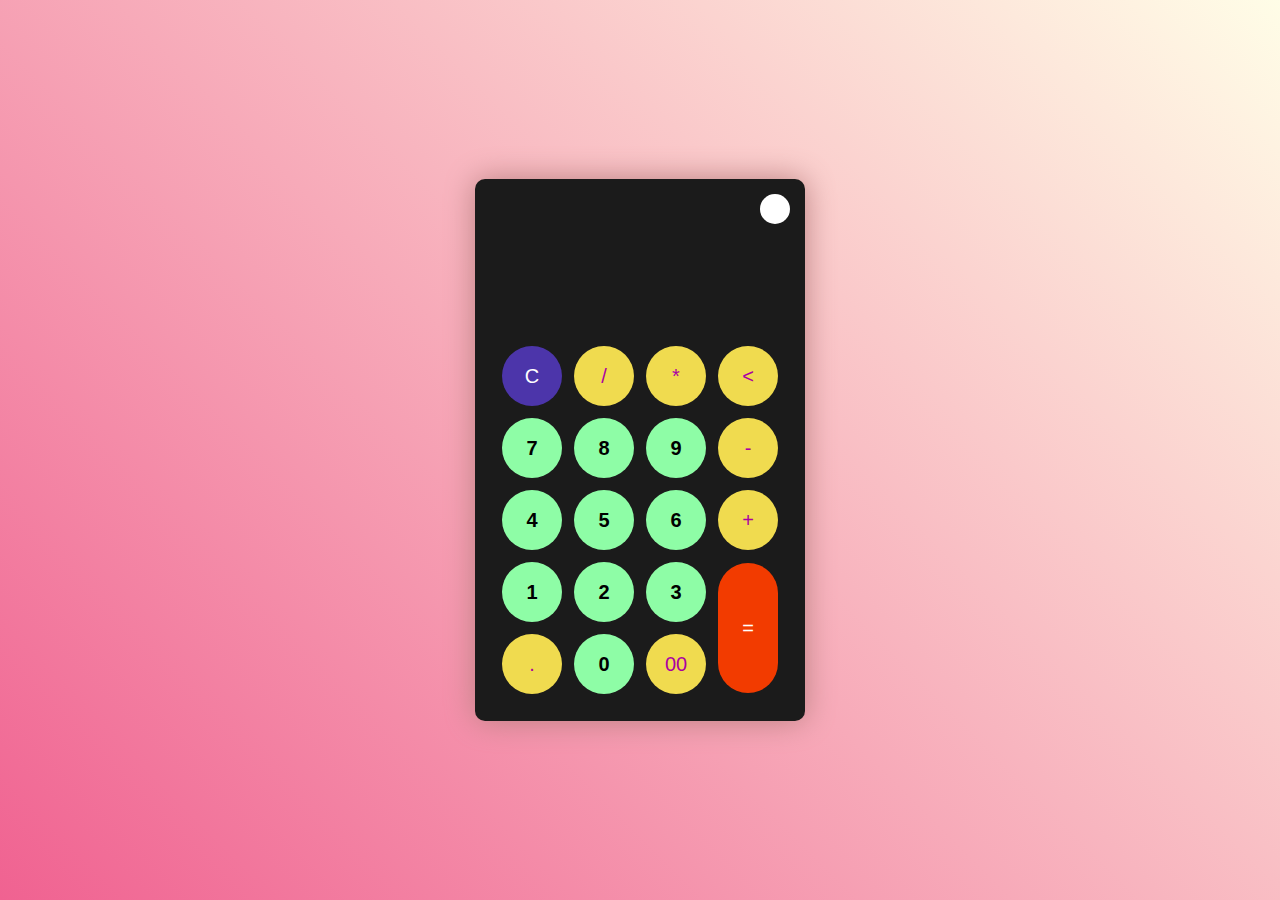
==== 1_Calculadora/index.html @ 0ed1797f "Avances primer ejercicio calculadora personalizada" ====
<!DOCTYPE html>
<html lang="es">
<head>
    <meta charset="UTF-8">
    <meta http-equiv="X-UA-Compatible" content="IE=edge">
    <meta name="viewport" content="width=device-width, initial-scale=1.0">
    <title>Calculadora</title>
    <link rel="stylesheet" href="./css/style.css">
    <link rel="shortcut icon" href="./calculadora.png" type="image/x-icon">
   
</head>
<body>
    <div class="container">
     <div class="calculator dark">
        <div class="theme-toggler active">
            <i class="toggler-icon"></i>
        </div>
        <div class="display-screen">
            <div id="display"></div>
        </div>
        <div class="buttons">
            <table>
                <tr>
                    <td><button class="btn-operator" id="clear">C</button></td>
                    <td><button class="btn-operator" id="/">/</button></td>
                    <td><button class="btn-operator" id="*">*</button></td>
                    <td><button class="btn-operator" id="backspace"><</button></td>

                </tr>
                <tr>
                    <td><button class="btn-number" id="7">7</button></td>
                    <td><button class="btn-number" id="8">8</button></td>
                    <td><button class="btn-number" id="9">9</button></td>
                    <td><button class="btn-operator" id="-">-</button></td>
                </tr>
                <tr>
                    <td><button class="btn-number" id="4">4</button></td>
                    <td><button class="btn-number" id="5">5</button></td>
                    <td><button class="btn-number" id="6">6</button></td>
                    <td><button class="btn-operator" id="+">+</button></td>
                </tr>
                <tr>
                    <td><button class="btn-number" id="1">1</button></td>
                    <td><button class="btn-number" id="2">2</button></td>
                    <td><button class="btn-number" id="3">3</button></td>
                    <td rowspan="2"><button class="btn-equal" id="equal">=</button></td>
                </tr>
                <tr>
                    <td><button class="btn-operator" id=".">.</button></td>
                    <td><button class="btn-number" id="0">0</button></td>
                    <td><button class="btn-operator" id="00">00</button></td>
                </tr>
            </table>
        </div>

     </div>

    </div>
     <script src="script.js"></script>
</body>
</html>
---- 1_Calculadora/css/style.css ----
* {
    padding: 0;
    margin: 0;
    box-sizing: border-box;
    font-family: sans-serif;
    transition: all 0.8s ease;
  }
  
  body {
    background: linear-gradient(45deg, #f06291, #fffde7);
  }
  
  .container {
    height: 100vh;
    width: 100vw;
    display: flex;
    align-items: center;
    justify-content: center;
    flex-wrap: wrap;
  }
  
  .calculator {
    position: relative;
    height: auto;
    width: auto;
    padding: 20px;
    border-radius: 10px;
    box-shadow: 0 0 30px rgb(187, 130, 130);
    background-color: #fff;
    /* dark theme */
  }
  .calculator #display {
    color: #0a1e23;
    margin: 0 10px;
    height: 120px;
    width: auto;
    display: flex;
    align-items: flex-end;
    justify-content: flex-end;
    font-size: 30px;
    margin-bottom: 20px;
    font-weight: 800;
  }
  .calculator #equal {
    height: 130px;
  }
  .calculator #clear {
    background-color: #ffd5d8;
    color: #fc4552;
  }
  .calculator .btn-number {
    background-color: #c3eaff;
    color: #000000;
  }
  .calculator .btn-operator {
    background-color: #ffd0fb;
    color: #f967f3;
  }
  .calculator .btn-equal {
    background-color: #adf9e7;
    color: #000;
  }
  .calculator.dark {
    background-color: #1B1B1B;
  }
  .calculator.dark #display {
    color: #f8fafb;
  }
  .calculator.dark #clear {
    background-color: #4C35AA;
    color: white;
  }
  .calculator.dark .btn-number {
    background-color: #8EFDA6;
    color: black;
    font-weight: 600;
  }
  .calculator.dark .btn-operator {
    background-color: #F0DB4F;
    color: #aa00a4;
  }
  .calculator.dark .btn-equal {
    background-color: #F23B00;
    color: #ffffff;
  }
  
  .theme-toggler {
    position: absolute;
    top: 30px;
    right: 30px;
    color: #fff;
    cursor: pointer;
    z-index: 1;
  }
  .theme-toggler::before {
    content: "";
    position: absolute;
    height: 30px;
    width: 30px;
    top: 50%;
    transform: translate(-50%, -50%);
    border-radius: 50%;
    background-color: #333;
    z-index: -1;
  }
  
  .theme-toggler.active {
    color: #333;
  }
  .theme-toggler.active::before {
    background-color: #fff;
  }
  
  button {
    height: 60px;
    width: 60px;
    border: 0;
    border-radius: 30px;
    margin: 5px;
    font-size: 20px;
    cursor: pointer;
    transition: all 0.2s ease;
  }
  button:hover {
    transform: scale(1.1);
  }/*# sourceMappingURL=style.css.map */
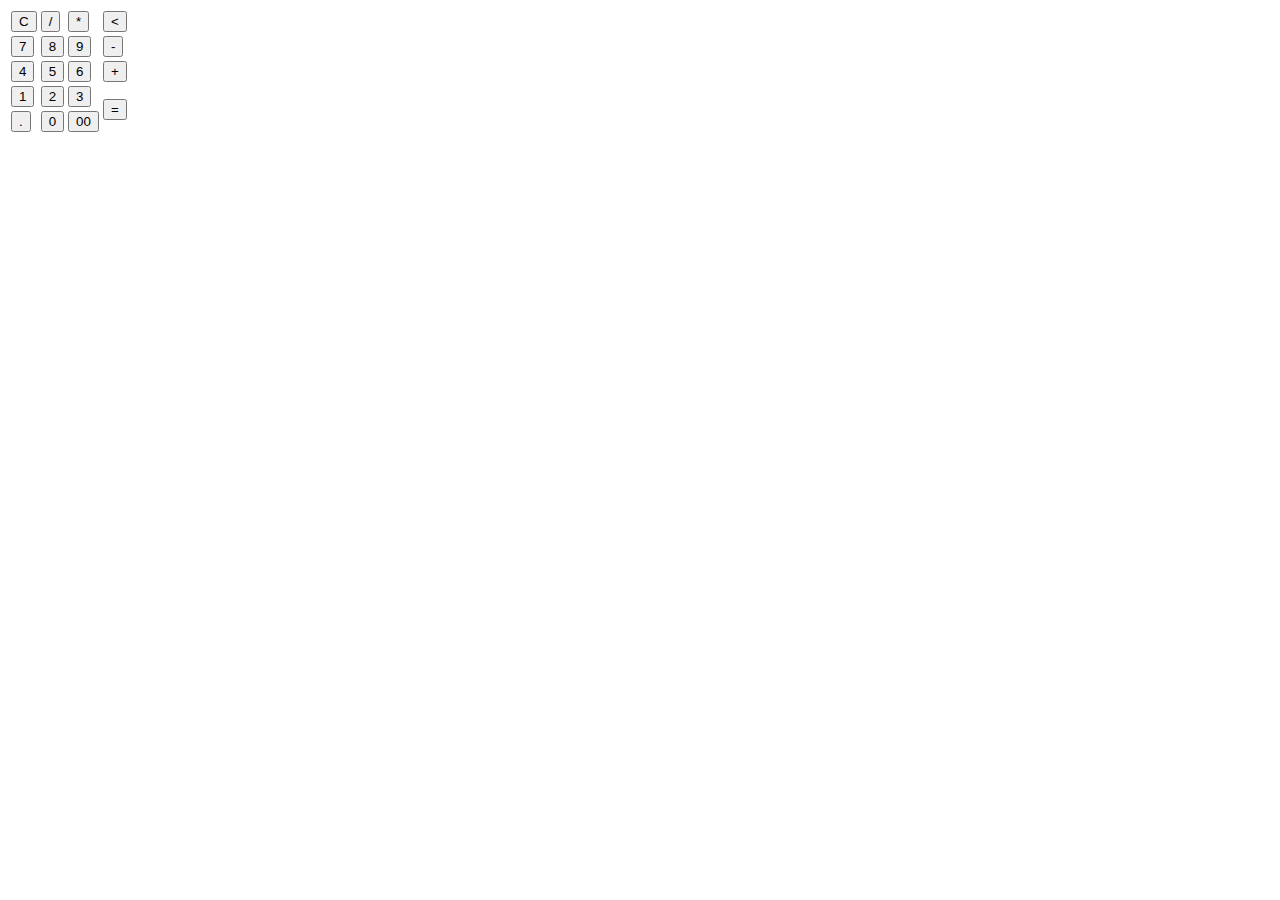
==== commit f4d82e12: "Desarrollo calculadora personalizada" ====
--- a/1_Calculadora/index.html
+++ b/1_Calculadora/index.html
@@ -5,8 +5,8 @@
     <meta http-equiv="X-UA-Compatible" content="IE=edge">
     <meta name="viewport" content="width=device-width, initial-scale=1.0">
     <title>Calculadora</title>
-    <link rel="stylesheet" href="./css/style.css">
-    <link rel="shortcut icon" href="./calculadora.png" type="image/x-icon">
+    <!-- <link rel="stylesheet" href="./css/style.css">
+    <link rel="shortcut icon" href="./calculadora.png" type="image/x-icon"> -->
    
 </head>
 <body>
@@ -56,6 +56,6 @@
      </div>
 
     </div>
-     <script src="script.js"></script>
+    <script src="script.js"></script> 
 </body>
-</html>+</html>  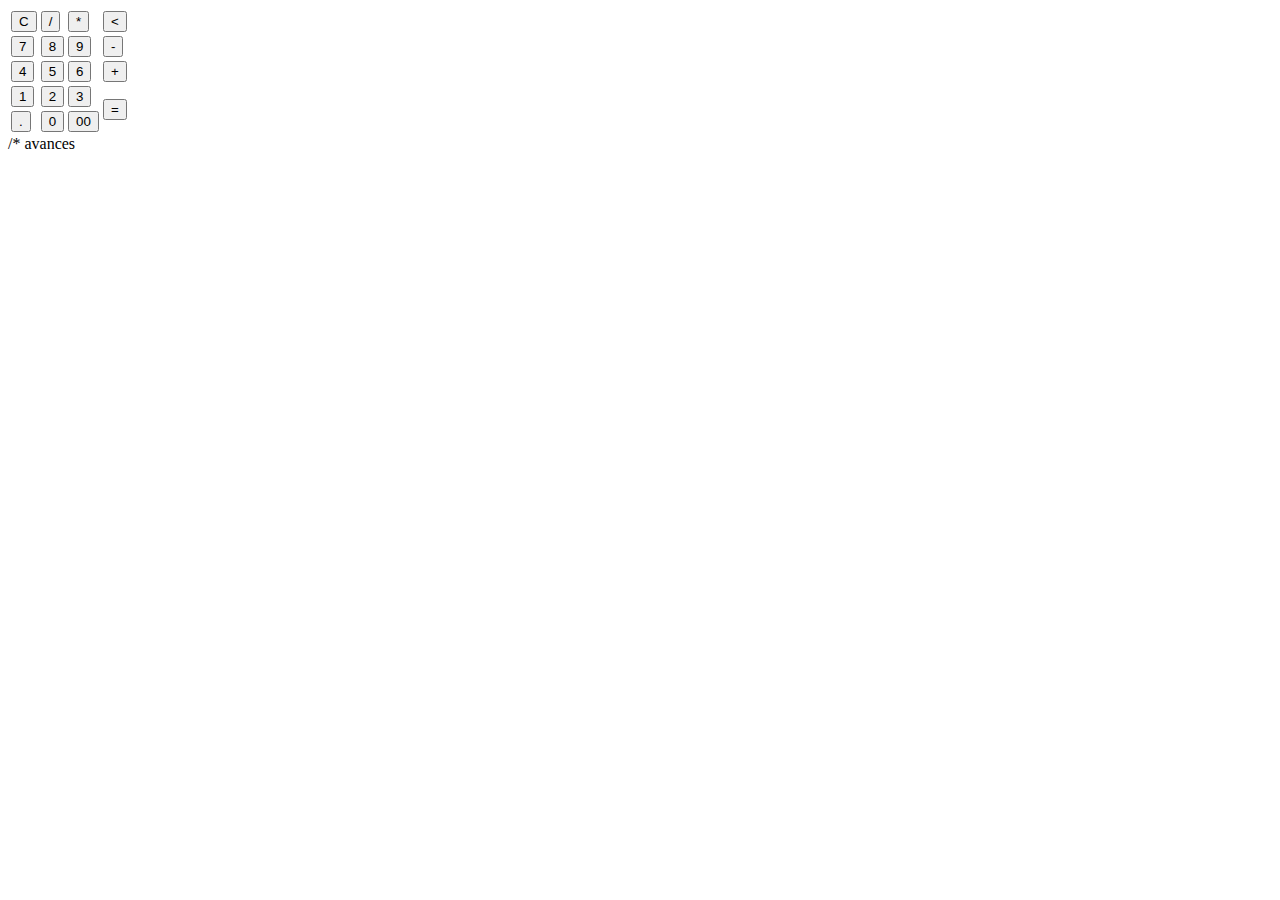
==== commit d3eb5236: "coregir correo y agregar segundo ejercicio" ====
--- a/1_Calculadora/index.html
+++ b/1_Calculadora/index.html
@@ -58,4 +58,5 @@
     </div>
     <script src="script.js"></script> 
 </body>
-</html>  +</html>  
+/* avances--- a/1_Calculadora/css/style.css
+++ b/1_Calculadora/css/style.css
@@ -123,4 +123,5 @@
   }
   button:hover {
     transform: scale(1.1);
-  }/*# sourceMappingURL=style.css.map */+  }
+  /*# sourceMappingURL=style.css.maapp */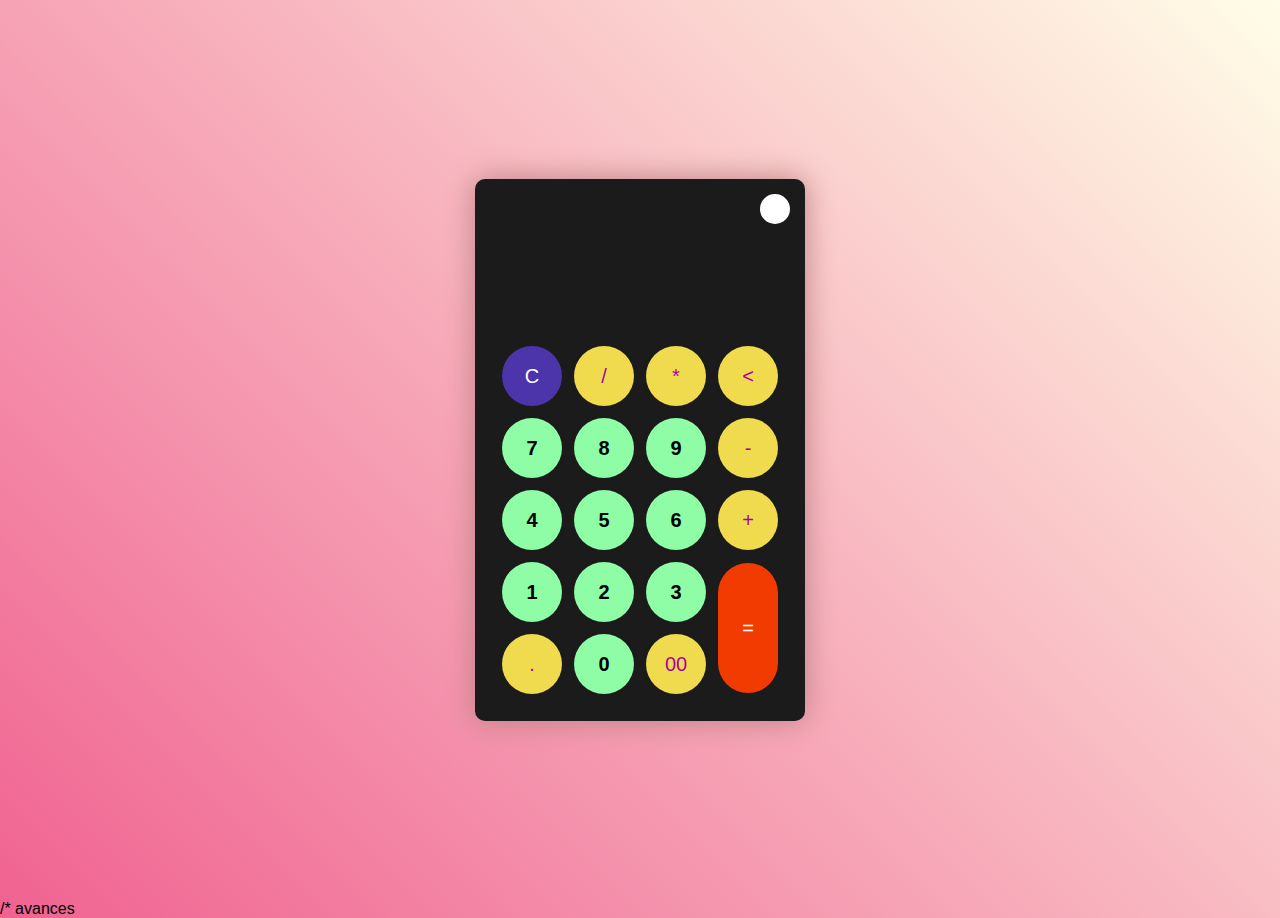
==== commit 718607c7: "Ejercicio3: Es una ventana que se habre con una transicion para dar una informacion" ====
--- a/1_Calculadora/index.html
+++ b/1_Calculadora/index.html
@@ -5,8 +5,8 @@
     <meta http-equiv="X-UA-Compatible" content="IE=edge">
     <meta name="viewport" content="width=device-width, initial-scale=1.0">
     <title>Calculadora</title>
-    <!-- <link rel="stylesheet" href="./css/style.css">
-    <link rel="shortcut icon" href="./calculadora.png" type="image/x-icon"> -->
+    <link rel="stylesheet" href="./css/style.css">
+    <link rel="shortcut icon" href="./calculadora.png" type="image/x-icon"> 
    
 </head>
 <body>
@@ -15,7 +15,7 @@
         <div class="theme-toggler active">
             <i class="toggler-icon"></i>
         </div>
-        <div class="display-screen">
+        <div class="display-screen">    
             <div id="display"></div>
         </div>
         <div class="buttons">
